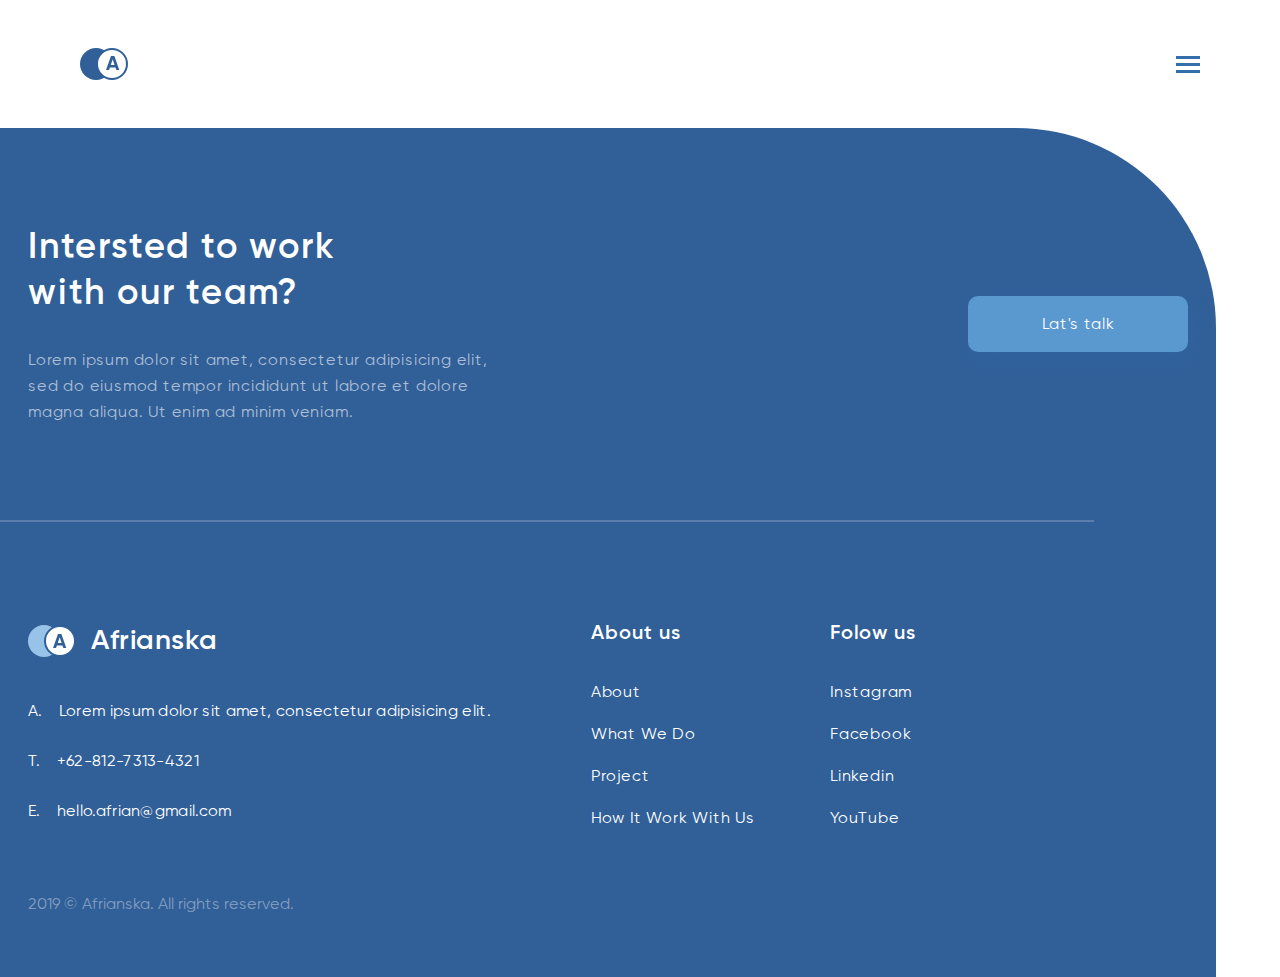
==== contact.html @ abf9ed3d "Создание страницы CONTACT" ====
<!DOCTYPE html>
<html lang="en">
<head>
    <meta charset="UTF-8">
    <title>Contact</title>
    <link rel="stylesheet" href="css/fonts.min.css">
    <link rel="stylesheet" href="css/reset.min.css">
    <link rel="stylesheet" href="css/styles.min.css">
    <script src="libs/jquery-3.5.0.min.js"></script>
    <script src="js/index.min.js"></script>
</head>
<body>
    <!-- SVG code -->
    
    <svg display="none" viewBox="0 0 48 48">
        <symbol id="logo">
            <circle cx="16" cy="24" r="16" fill="#316099"/>
            <circle cx="32" cy="24" r="15" fill="white" stroke="#316099" stroke-width="2"/>
            <path d="M39.3 30L34.38 16H30.96L26.06 30H29.04L29.88 27.48H35.46L36.3 30H39.3ZM32.68 19.18L34.6 24.9H30.76L32.68 19.18Z" fill="#316099"/>
        </symbol>
    </svg>
    <svg display="none">
        <symbol id="footer-logo">
            <circle cx="16" cy="24" r="16" fill="#98C3E8"/>
            <circle cx="32" cy="24" r="15" fill="white" stroke="#316099" stroke-width="2"/>
            <path d="M38.3 31L33.38 17H29.96L25.06 31H28.04L28.88 28.48H34.46L35.3 31H38.3ZM31.68 20.18L33.6 25.9H29.76L31.68 20.18Z" fill="#316099"/>
        </symbol>
    </svg>
       
    <!-- Main code -->
    
    <header class="header">
        <div class="container header-container">
            <svg class="logo"><use xlink:href="#logo"></use></svg>
            <ul class="burger-menu-btn">
                <li class="burger-menu-btn__item"></li>
                <li class="burger-menu-btn__item"></li>
                <li class="burger-menu-btn__item"></li>
            </ul>
        </div>
    </header>
    <footer class="footer">
        <div class="container footer__our-work-container">
            <div class="our-work__content">
                <h1 class="our-work__title">Intersted to work with our team?</h1>
                <p class="our-work__text">Lorem ipsum dolor sit amet, consectetur adipisicing elit, sed do eiusmod tempor incididunt ut labore et dolore magna aliqua. Ut enim ad minim veniam.</p>
            </div>
            <button class="btn lets-talk">Lat's talk</button>
        </div>
        <hr class="footer-line">
        <div class="container footer-container">
            <div class="footer-content">
                <div class="footer-logo">
                    <svg class="logo footer-logo"><use xlink:href="#footer-logo"></use></svg>
                    <h1 class="footer-logo__text">Afrianska</h1>
                </div>
                <ul class="footer-content-list">
                    <li class="footer-content-item footer-content-item__descript">Lorem ipsum dolor sit amet, consectetur adipisicing elit.</li>
                    <li class="footer-content-item footer-content-item__telephone">+62-812-7313-4321</li>
                    <li class="footer-content-item footer-content-item__email">hello.afrian@gmail.com</li>
                </ul>
            </div>
            <ul class="footer-list">
                <li class="footer-item-title">About us</li>
                <li class="footer-item"><a href="#" class="footer-item__link">About</a></li>
                <li class="footer-item"><a href="#" class="footer-item__link">What We Do</a></li>
                <li class="footer-item"><a href="#" class="footer-item__link">Project</a></li>
                <li class="footer-item"><a href="#" class="footer-item__link">How It Work With Us</a></li>
            </ul>
            <ul class="footer-list">
                <li class="footer-item-title">Folow us</li>
                <li class="footer-item"><a href="#" class="footer-item__link">Instagram</a></li>
                <li class="footer-item"><a href="#" class="footer-item__link">Facebook</a></li>
                <li class="footer-item"><a href="#" class="footer-item__link">Linkedin</a></li>
                <li class="footer-item"><a href="#" class="footer-item__link">YouTube</a></li>
            </ul>
        </div>
        <p class="container footer-copyrighting">2019 © Afrianska. All rights reserved.</p>
    </footer>
</body>
</html>
---- css/fonts.min.css ----
/* Galien bold */

@font-face {
	font-family: 'Galien';
	src: url('Galien-Bold.otf');
	src: local('Galien Bold'), local('Galien-Bold.otf'),
		url('Galien-Bold.ttf') format('truetype'),
		url('Galien-Bold.otf') format('otf');
	font-weight: 700;
	font-style: normal;
}

/* Gilroy Semibold */

@font-face {
	font-family: 'Gilroy';
	src: url('../fonts/gilroy-semibold.eot'); /* IE 9 Compatibility Mode */
	src: url('../fonts/gilroy-semibold.eot?#iefix') format('embedded-opentype'), /* IE < 9 */
		url('../fonts/gilroy-semibold.woff2') format('woff2'), /* Super Modern Browsers */
		url('../fonts/gilroy-semibold.woff') format('woff'), /* Firefox >= 3.6, any other modern browser */
		url('../fonts/gilroy-semibold.ttf') format('truetype'), /* Safari, Android, iOS */
		url('../fonts/gilroy-semibold.svg#gilroy-semibold') format('svg'); /* Chrome < 4, Legacy iOS */
    font-weight: 600;
    font-style: normal;
}

/* Gilroy Regular */

@font-face {
	font-family: 'Gilroy';
	src: url('../fonts/gilroy-regular.eot'); /* IE 9 Compatibility Mode */
	src: url('../fonts/gilroy-regular.eot?#iefix') format('embedded-opentype'), /* IE < 9 */
		url('../fonts/gilroy-regular.woff2') format('woff2'), /* Super Modern Browsers */
		url('../fonts/gilroy-regular.woff') format('woff'), /* Firefox >= 3.6, any other modern browser */
		url('../fonts/gilroy-regular.ttf') format('truetype'), /* Safari, Android, iOS */
		url('../fonts/gilroy-regular.svg#gilroy-regular') format('svg'); /* Chrome < 4, Legacy iOS */
    font-weight: 400;
    font-style: normal;
}
---- css/styles.min.css ----
/* All elements */

* {
    box-sizing: border-box;
}

/* All links */

a {
    font-family: 'Gilroy', sans-serif;
    text-decoration: none;
}

/* All buttons */

button {
    font-family: 'Gilroy', sans-serif;
}

/* Body */

body {
    font-family: 'Gilroy', sans-serif;
    
    background-color: #fff;
}

/* Containers */

.container {
    max-width: 1160px;
    width: 100%;
    
    margin: 0 auto;
    padding: 0 20px;
}
.header-container {
    display: flex;
    align-items: center;
    justify-content: space-between;
}
.what-we-do-container {
    display: flex;
    align-items: flex-start;
    justify-content: flex-start;
    flex-direction: column;
    flex-wrap: wrap;
    
    max-height: 1500px;
}
.footer__our-work-container {
    display: flex;
    align-items: center;
    justify-content: space-between;
    
    padding: 95px 0;
}
.footer-container {
    display: flex;
    align-items: flex-start;
    
    padding: 95px 0 65px 0;
}

/* Header */

.header {
    padding: 40px 0;
}
.logo {
    width: 48px;
    height: 48px;
}
.burger-menu-btn {
    cursor: pointer;
}
.burger-menu-btn__item {
    width: 24px;
    height: 3px;
    
    background-color: #356EAD;
    
    margin-bottom: 4px;
}
.burger-menu-btn__item:last-child {
    margin-bottom: 0;
}

/* Intro */

.intro {
    background: url(../img/intro-image.png) no-repeat center right 25px, linear-gradient(to top, rgba(152, 195, 232, 0.3), #fff);
    
    padding-top: 90px;
    padding-bottom: 190px;
}
.intro-title {
    font-family: 'Galien';
    color: #1F3F68;
    font-size: 64px;
    font-family: bold;
    line-height: 74px;
    letter-spacing: 0.04em;
    
    max-width: 600px;
}
.intro-text {
    color: rgba(31, 63, 104, 0.6);
    line-height: 26px;
    letter-spacing: 0.05em;
    
    max-width: 425px;
    
    margin-top: 32px;
}
.btn {
    color: #fff;
    line-height: 26px;
    text-align: center;
    letter-spacing: 0.04em;
    
    background-color: #5A98D0;
    
    box-shadow: 5px 10px 20px rgba(53, 110, 173, 0.2);
    
    border-radius: 10px;
    border: 2px solid #5A98D0;
    
    padding: 13px 46px;
    
    min-width: 220px;
    
    transition: ease .5s;
}
.btn:hover {
    transform: scale(1.1);
}
.intro-btn {
    margin-top: 71px;
}

/* Section */

.section__title {
    color: #316099;
    font-size: 36px;
    font-weight: 600;
    line-height: 46px;
    letter-spacing: 0.05em;
    
    max-width: 360px;
}
.section__text {
    color: rgba(31, 63, 104, 0.6);
    line-height: 26px;
    letter-spacing: 0.05em;
}

/* What we do */

.what-we-do {
    padding: 180px 0;
}
.what-we-do__title {
    margin-bottom: 160px;
}
.what-we-do__card {
    position: relative;
    
    padding: 48px;
    margin-left: 80px;
    margin-bottom: 100px;
    
    width: 380px;
    
    border-radius: 10px;
    
    box-shadow: 5px 20px 50px rgba(16, 112, 177, 0.2);
}
.what-we-do__card:first-child {
    margin-bottom: 0;
}
.what-we-do__card:last-child {
    margin-bottom: 0;
}
.what-we-do__card-image {
    margin-left: 26px;
}
.what-we-do__card-title {
    color: #316099;
    font-size: 20px;
    font-weight: 600;
    line-height: 30px;
    letter-spacing: 0.05em;
    
    margin-top: 56px;
}
.what-we-do__card-text {
    color: rgba(31, 63, 104, 0.6);
    font-size: 16px;
    line-height: 26px;
    letter-spacing: 0.05em;
    
    margin-top: 16px;
}
.learn-more {
    display: inline-block;
    
    position: relative;
    
    color: #5A98D0;
    font-size: 14px;
    font-weight: 600;
    line-height: 30px;
    letter-spacing: 0.05em;
    
    background: url(../img/learn-more-arrow-icon.png) no-repeat center right;
    
    margin-top: 32px;
    padding-right: 48px;
}
.learn-more::after {
    display: inline-block;
    
    position: absolute;
    bottom: 0;
    left: 0;
    
    content: "";
    
    height: 2px;
    width: 0;
    
    background-color: #fff;
    border-radius: 50%;
    
    transition: ease .3s;
}
.learn-more:hover.learn-more::after {
    background-color: #5A98D0;
    width: 100%;
}

/* Our client */

.our-client {
    border-top-left-radius: 200px;
    
    background-color: #5A98D0;
    
    padding: 95px 0 125px 0;
}
.our-client__content {
    display: flex;
    align-items: center;
}
.our-client__title {
    color: #fff;
    
    margin-right: 97px;
    
    max-width: 283px;
}
.our-client__text {
    color: rgba(255, 255, 255, 0.6);
    
    max-width: 540px;
}
.our-clients-list {
    display: flex;
    align-items: center;
    flex-wrap: wrap;
    
    margin-top: 110px;
}
.our-client-item {
    text-align: center;
    
    width: 25%;
    
    border-right: 1px solid rgba(255, 255, 255, 0.2);
    border-bottom: 1px solid rgba(255, 255, 255, 0.2);
}
.our-client-item:nth-child(4n+4) {
    border-right: none;
}
.our-client-item:nth-last-child(-n+4) {
    border-bottom: none;
}
.our-client-item__links {
    display: block;
    
    color: #fff;
    font-size: 20px;
    line-height: 46px;
    letter-spacing: 0.02em;
    text-transform: uppercase;
    
    padding: 41px 46px;
}
.our-client-item__more-clients {
    background-color: rgba(31, 63, 104, 0.2);
}
.our-client-item__more-clients-link {
    text-transform: none;
}

/* Footer */

.footer {
    position: relative;
    
    background-color: #316099;
    
    border-top-right-radius: 200px;
    
    width: 95%;
}
.footer-bg {
    position: absolute;
    top: 0;
    bottom: 0;
    left: 0;
    z-index: -1;
    
    width: 105.25%;
    height: 100%;
    
    background-color: #5A98D0;
}
.our-work__content {
    width: 50%;
}
.our-work__title {
    color: #fff;
    font-size: 36px;
    font-weight: 600;
    line-height: 46px;
    letter-spacing: 0.05em;
    
    max-width: 350px;
}
.our-work__text {
    color: rgba(255, 255, 255, 0.6);
    font-size: 16px;
    line-height: 26px;
    letter-spacing: 0.05em;
    
    margin-top: 32px;
    
    max-width: 460px;
}
.footer-line {
    border: 0.5px solid rgba(255, 255, 255, 0.2);
    
    width: 90%;
    
    margin: 0;
}
.footer-logo {
    display: flex;
    align-items: flex-start;
}
.footer-logo__text {
    color: #fff;
    font-size: 28px;
    font-weight: 700;
    line-height: 46px;
    letter-spacing: 0.02em;
    
    margin-left: 15px;
}
.footer-content-list {
    margin-top: 33px;
    margin-right: 100px;
}
.footer-content-item {
    color: #fff;
    font-size: 16px;
    line-height: 26px;
    letter-spacing: 0.02em;
    
    margin-bottom: 24px;
}
.footer-content-item:last-child {
     margin-bottom: 0;
}
.footer-content-item:before {
    display: inline-block;
    
    color: #fff;
    font-size: 16px;
    line-height: 26px;
    letter-spacing: 0.02em;
    
    margin-right: 16px;
}
.footer-content-item__descript:before {
    content: "A.";
}
.footer-content-item__telephone:before {
    content: "T.";
}
.footer-content-item__email:before {
    content: "E.";
}
.footer-container-item:last-child {
    margin-bottom: 0;
}
.footer-list {
    margin-right: 75px;
}
.footer-item-title {
    color: #fff;
    font-size: 20px;
    font-weight: 600;
    line-height: 30px;
    letter-spacing: 0.05em;
    
    margin-bottom: 32px;
}
.footer-item {
    margin-bottom: 16px;
}
.footer-item:last-child {
    margin-bottom: 0;
}
.footer-item__link {
    color: #fff;
    line-height: 26px;
    letter-spacing: 0.05em;
}
.footer-copyrighting {
    color: rgba(255, 255, 255, 0.4);
    
    padding-left: 0;
    padding-right: 0;
    padding-bottom: 65px;
}
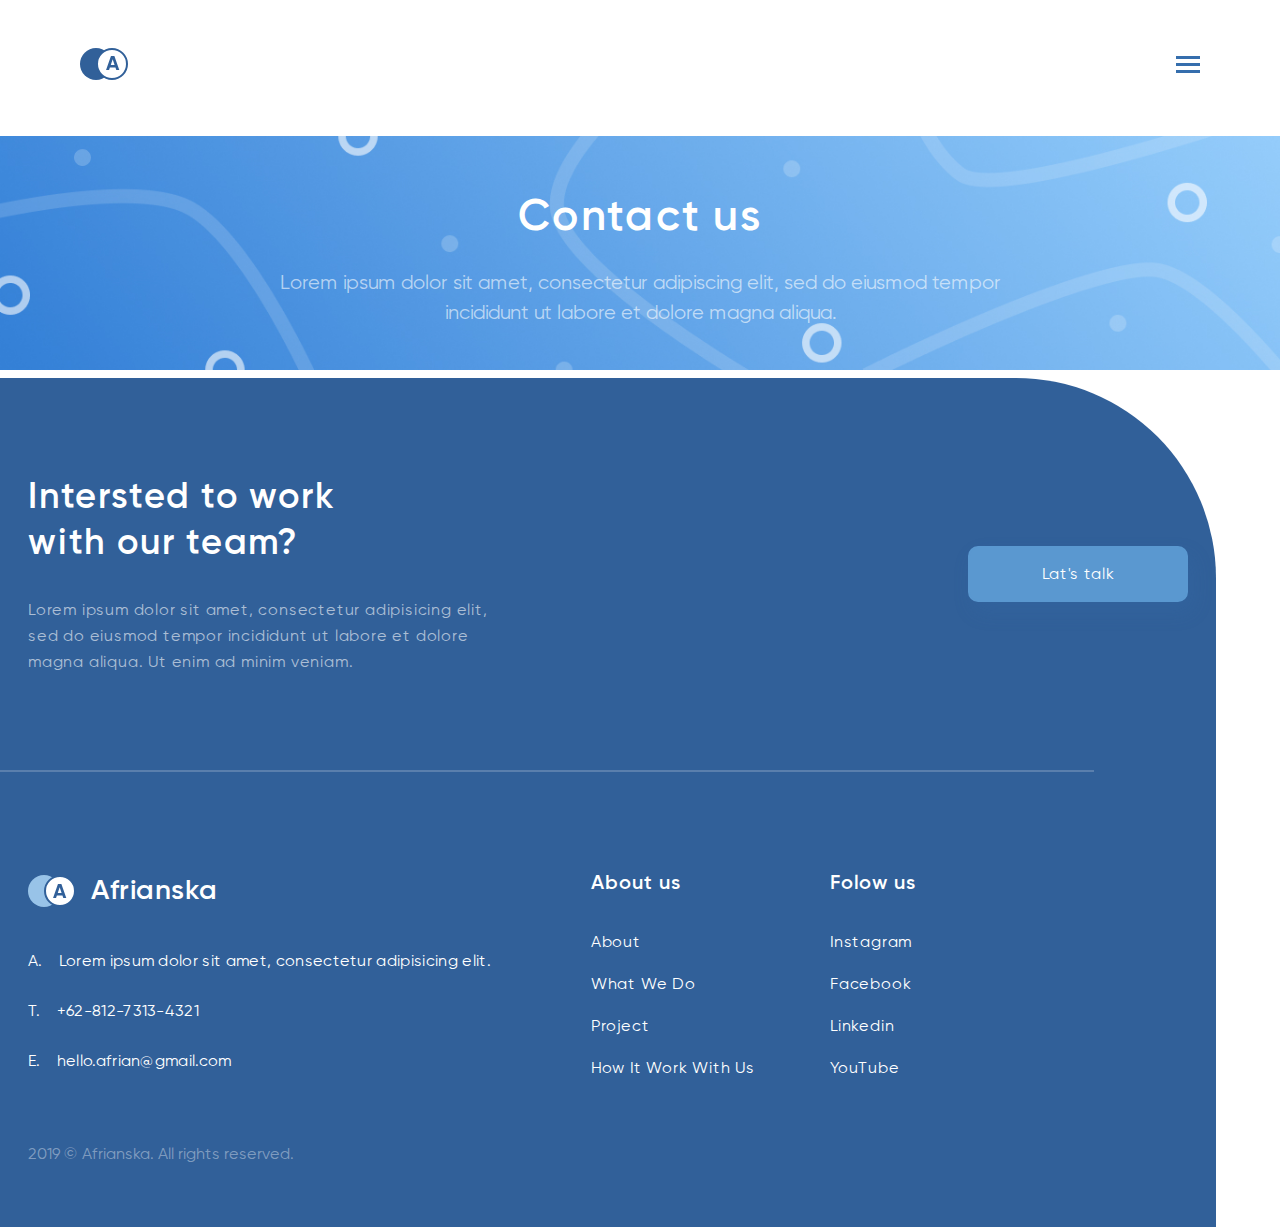
==== commit 19db529f: "Верстка блока "Contact us"" ====
--- a/contact.html
+++ b/contact.html
@@ -39,6 +39,12 @@
             </ul>
         </div>
     </header>
+    <section class="    contact-us">
+        <div class="container contact-us__container">
+            <h1 class="contact-us__title">Contact us</h1>
+            <p class="contact-us__text">Lorem ipsum dolor sit amet, consectetur adipiscing elit, sed do eiusmod tempor incididunt ut labore et dolore magna aliqua.</p>
+        </div>
+    </section>
     <footer class="footer">
         <div class="container footer__our-work-container">
             <div class="our-work__content">
--- a/css/styles.min.css
+++ b/css/styles.min.css
@@ -61,6 +61,18 @@
     
     padding: 95px 0 65px 0;
 }
+.contact-us__container {
+    display: flex;
+    align-items: center;
+    justify-content: center;
+    flex-direction: column;
+}
+
+
+
+/* HOMEPAGE */
+
+
 
 /* Header */
 
@@ -436,4 +448,39 @@
     padding-left: 0;
     padding-right: 0;
     padding-bottom: 65px;
+}
+
+
+
+/* CONTACT */
+
+
+
+/* Contact us */
+
+.contact-us {
+    background: url(../img/contact-us-bg.jpg) no-repeat center;
+    background-size: 100%;
+    
+    padding: 50px 0;
+}
+.contact-us__title {
+    color: #fff;
+    font-size: 44px;
+    font-weight: 600;
+    line-height: 74px;
+    letter-spacing: 0.04em;
+    text-align: center;
+    
+    max-width: 780px;
+}
+.contact-us__text {
+    color: rgba(255, 255, 255, 0.6);
+    font-size: 20px;
+    line-height: 30px;
+    text-align: center;
+    
+    max-width: 780px;
+    
+    margin-top: 16px;
 }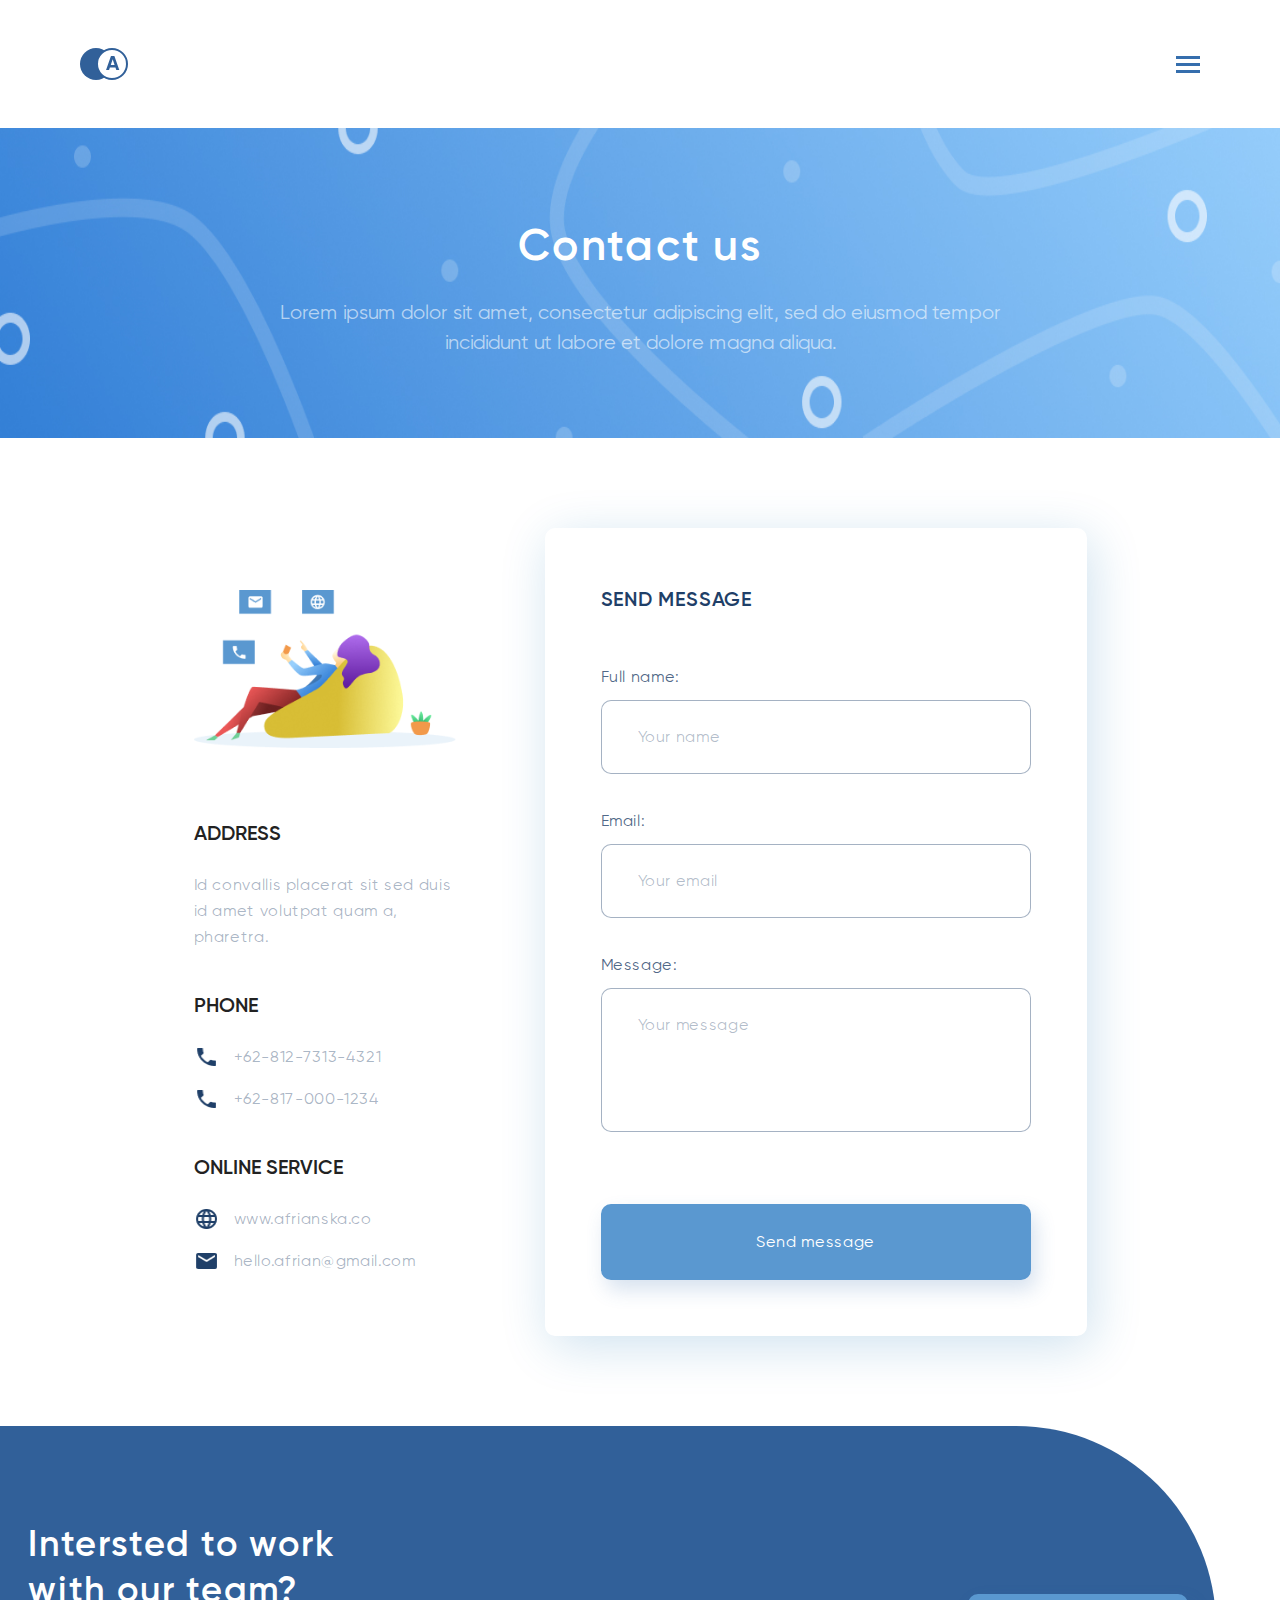
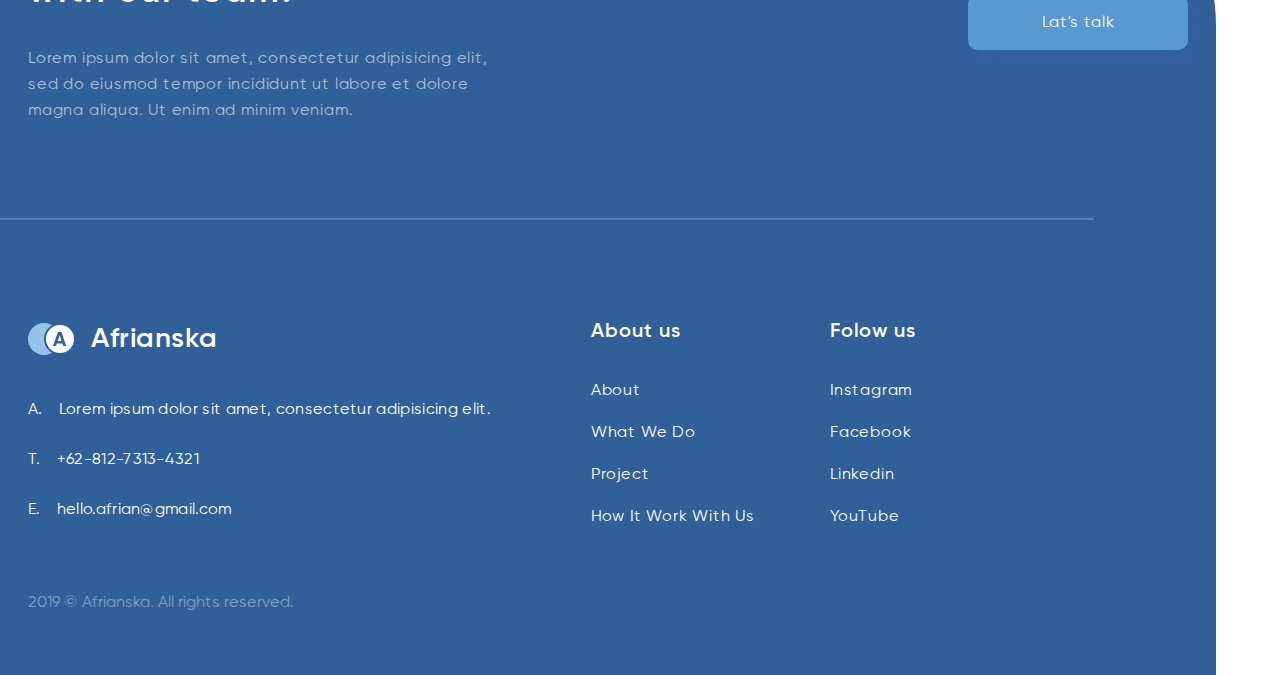
==== commit 314f1832: "Верстка блока с контактной информацией и формой" ====
--- a/contact.html
+++ b/contact.html
@@ -39,10 +39,43 @@
             </ul>
         </div>
     </header>
-    <section class="    contact-us">
+    <section class="section-contact-us">
+        <div class="container section-contact-us__container">
+            <h1 class="section-contact-us__title">Contact us</h1>
+            <p class="section-contact-us__text">Lorem ipsum dolor sit amet, consectetur adipiscing elit, sed do eiusmod tempor incididunt ut labore et dolore magna aliqua.</p>
+        </div>
+    </section>
+    <section class="contact-us">
         <div class="container contact-us__container">
-            <h1 class="contact-us__title">Contact us</h1>
-            <p class="contact-us__text">Lorem ipsum dolor sit amet, consectetur adipiscing elit, sed do eiusmod tempor incididunt ut labore et dolore magna aliqua.</p>
+            <div class="contact-us__content">
+                <div class="contact-us__data-content">
+                    <img src="img/contact-data-image.png" alt="women" class="contact-us__image">
+                    <ul class="contact-us__list">
+                        <li class="contact-us__title">Address</li>
+                        <li class="contact-us__item">Id convallis placerat sit sed duis id amet volutpat quam a, pharetra.</li>
+                    </ul>
+                    <ul class="contact-us__list">
+                        <li class="contact-us__title">Phone</li>
+                        <li class="contact-us__item contact-us__phone">+62-812-7313-4321</li>
+                        <li class="contact-us__item contact-us__phone">+62-817-000-1234</li>
+                    </ul>
+                    <ul class="contact-us__list">
+                        <li class="contact-us__title">Online service</li>
+                        <li class="contact-us__item contact-us__website">www.afrianska.co</li>
+                        <li class="contact-us__item contact-us__email">hello.afrian@gmail.com</li>
+                    </ul>
+                </div>
+                <form action="" class="form contact-us__form">
+                    <h1 class="form-title contact-us__form-title">Send message</h1>
+                    <label for="contact-us__full-name" class="input__title">Full name:</label>
+                    <input id="contact-us__full-name" type="text" class="input contact-us__input" placeholder="Your name">
+                    <label for="contact-us__email" class="input__title">Email:</label>
+                    <input id="contact-us__email" type="text" class="input contact-us__input" placeholder="Your email">
+                    <label for="contact-us__message" class="input__title">Message:</label>
+                    <textarea name="" id="contact-us__message" cols="30" rows="10" class="textarea contact-us__input" placeholder="Your message"></textarea>
+                    <button class="btn send-message">Send message</button>
+                </form>
+            </div>
         </div>
     </section>
     <footer class="footer">
--- a/css/styles.min.css
+++ b/css/styles.min.css
@@ -61,7 +61,7 @@
     
     padding: 95px 0 65px 0;
 }
-.contact-us__container {
+.section-contact-us__container {
     display: flex;
     align-items: center;
     justify-content: center;
@@ -244,11 +244,11 @@
     width: 0;
     
     background-color: #fff;
-    border-radius: 50%;
+    border-radius: 50px;
     
     transition: ease .3s;
 }
-.learn-more:hover.learn-more::after {
+.learn-more:hover::after {
     background-color: #5A98D0;
     width: 100%;
 }
@@ -456,15 +456,15 @@
 
 
 
-/* Contact us */
-
-.contact-us {
+/* Section contact us */
+
+.section-contact-us {
     background: url(../img/contact-us-bg.jpg) no-repeat center;
-    background-size: 100%;
-    
-    padding: 50px 0;
-}
-.contact-us__title {
+    background-size: 100% 100%;
+    
+    padding: 80px 0;
+}
+.section-contact-us__title {
     color: #fff;
     font-size: 44px;
     font-weight: 600;
@@ -474,7 +474,7 @@
     
     max-width: 780px;
 }
-.contact-us__text {
+.section-contact-us__text {
     color: rgba(255, 255, 255, 0.6);
     font-size: 20px;
     line-height: 30px;
@@ -483,4 +483,146 @@
     max-width: 780px;
     
     margin-top: 16px;
+}
+
+/* Contact us data */
+
+.contact-us {
+    padding: 90px 96px;
+}
+.contact-us__content {
+    display: flex;
+    align-items: center;
+    justify-content: center;
+}
+.contact-us__data-content {
+    width: 25%;
+    
+    margin-right: 89px;
+}
+.contact-us__image {
+    margin-bottom: 70px;
+    
+    width: 100%;
+}
+.contact-us__title {
+    font-size: 20px;
+    font-weight: 600;
+    line-height: 30px;
+    text-transform: uppercase;
+    
+    margin-bottom: 24px;
+}
+.contact-us__list {
+    margin-bottom: 40px;
+}
+.contact-us__list:last-child {
+    margin-bottom: 0;
+}
+.contact-us__item {
+    color: rgba(31, 63, 104, 0.4);
+    line-height: 26px;
+    letter-spacing: 0.04em;
+    
+    margin-bottom: 16px;
+}
+.contact-us__item:last-child {
+    margin-bottom: 0;
+}
+.contact-us__phone {
+    background: url(../img/telephone-icon.png) no-repeat left center;
+    background-size: 24px 24px;
+    
+    padding-left: 40px;
+}
+.contact-us__website {
+    background: url(../img/website-icon.png) no-repeat left center;
+    background-size: 24px 24px;
+    
+    padding-left: 40px;
+}
+.contact-us__email {
+    background: url(../img/email-icon.png) no-repeat left center;
+    background-size: 24px 24px;
+    
+    padding-left: 40px;
+}
+.form {
+    display: inline-block;
+    
+    background-color: #fff;
+    
+    border-radius: 10px;
+    
+    box-shadow: 5px 10px 50px rgba(16, 112, 177, 0.2);
+    
+    padding: 56px;
+}
+.form-title {
+    color: #1F3F68;
+    font-size: 20px;
+    font-weight: 600;
+    line-height: 30px;
+    letter-spacing: 0.04em;
+    text-transform: uppercase;
+    
+    margin-bottom: 48px;
+}
+.input, .input__title, .textarea {
+    display: block;
+    
+    font-family: 'Gilroy';
+    color: rgba(31, 63, 104, 0.8);
+    line-height: 30px;
+    letter-spacing: 0.04em;
+}
+.input, .input::placeholder, .textarea, .textarea::placeholder {
+    font-family: 'Gilroy';
+    color: rgba(31, 63, 104, 0.35);
+    line-height: 30px;
+    letter-spacing: 0.04em;
+}
+.input__title {
+    margin-bottom: 8px;
+}
+.input {
+    padding: 21px 36px;
+    
+    border: 1px solid rgba(31, 63, 104, 0.4);
+    border-radius: 10px;
+    
+    width: 430px;
+    
+    margin-bottom: 32px;
+    
+    transition: ease .5s;
+}
+.input:focus {
+    box-shadow: 5px 10px 50px rgba(16, 112, 177, 0.2);
+}
+.input:last-child {
+    margin-bottom: 0;
+}
+.textarea {
+    padding: 21px 36px;
+    
+    border: 1px solid rgba(31, 63, 104, 0.4);
+    border-radius: 10px;
+    
+    resize: none;
+    
+    width: 430px;
+    height: 144px;
+    
+    transition: ease .5s;
+}
+.textarea:focus {
+    box-shadow: 5px 10px 50px rgba(16, 112, 177, 0.2);
+}
+.send-message {
+    width: 100%;
+    
+    padding-top: 23px;
+    padding-bottom: 23px;
+    margin-top: 72px;
 }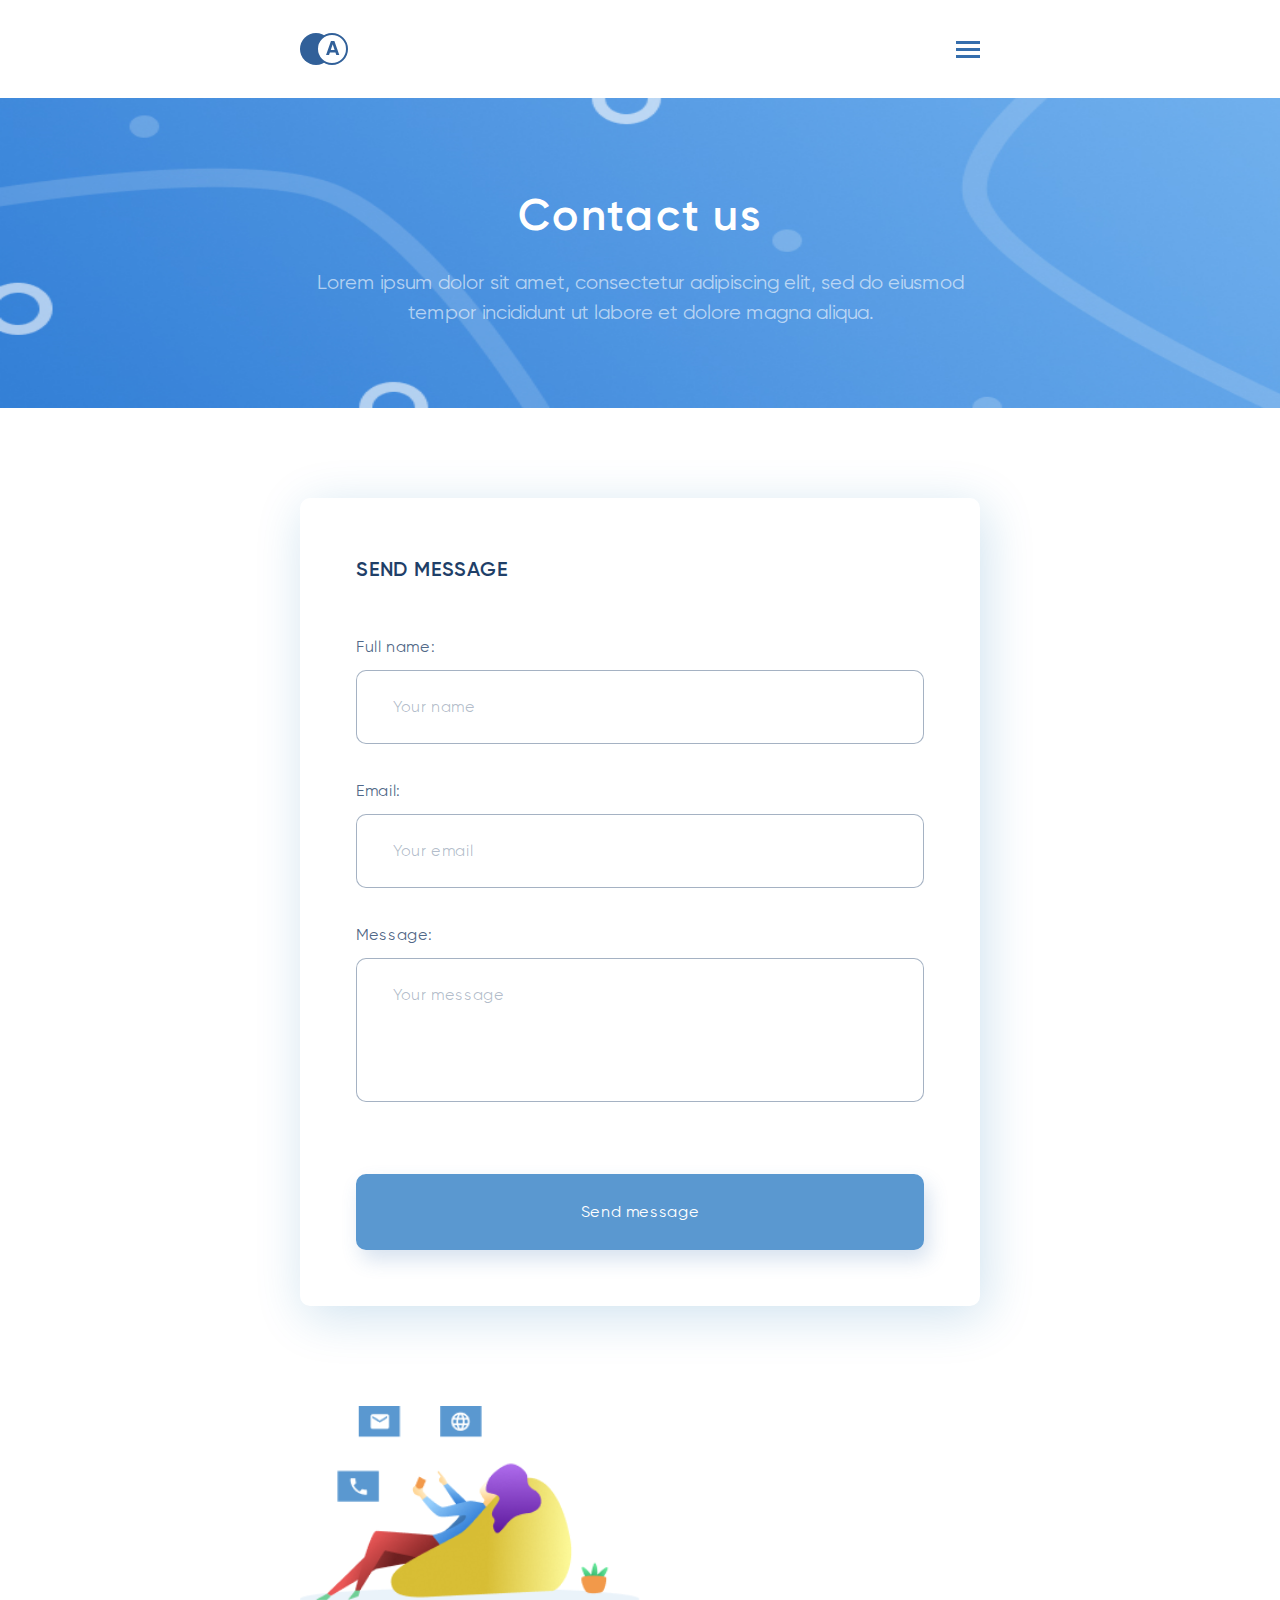
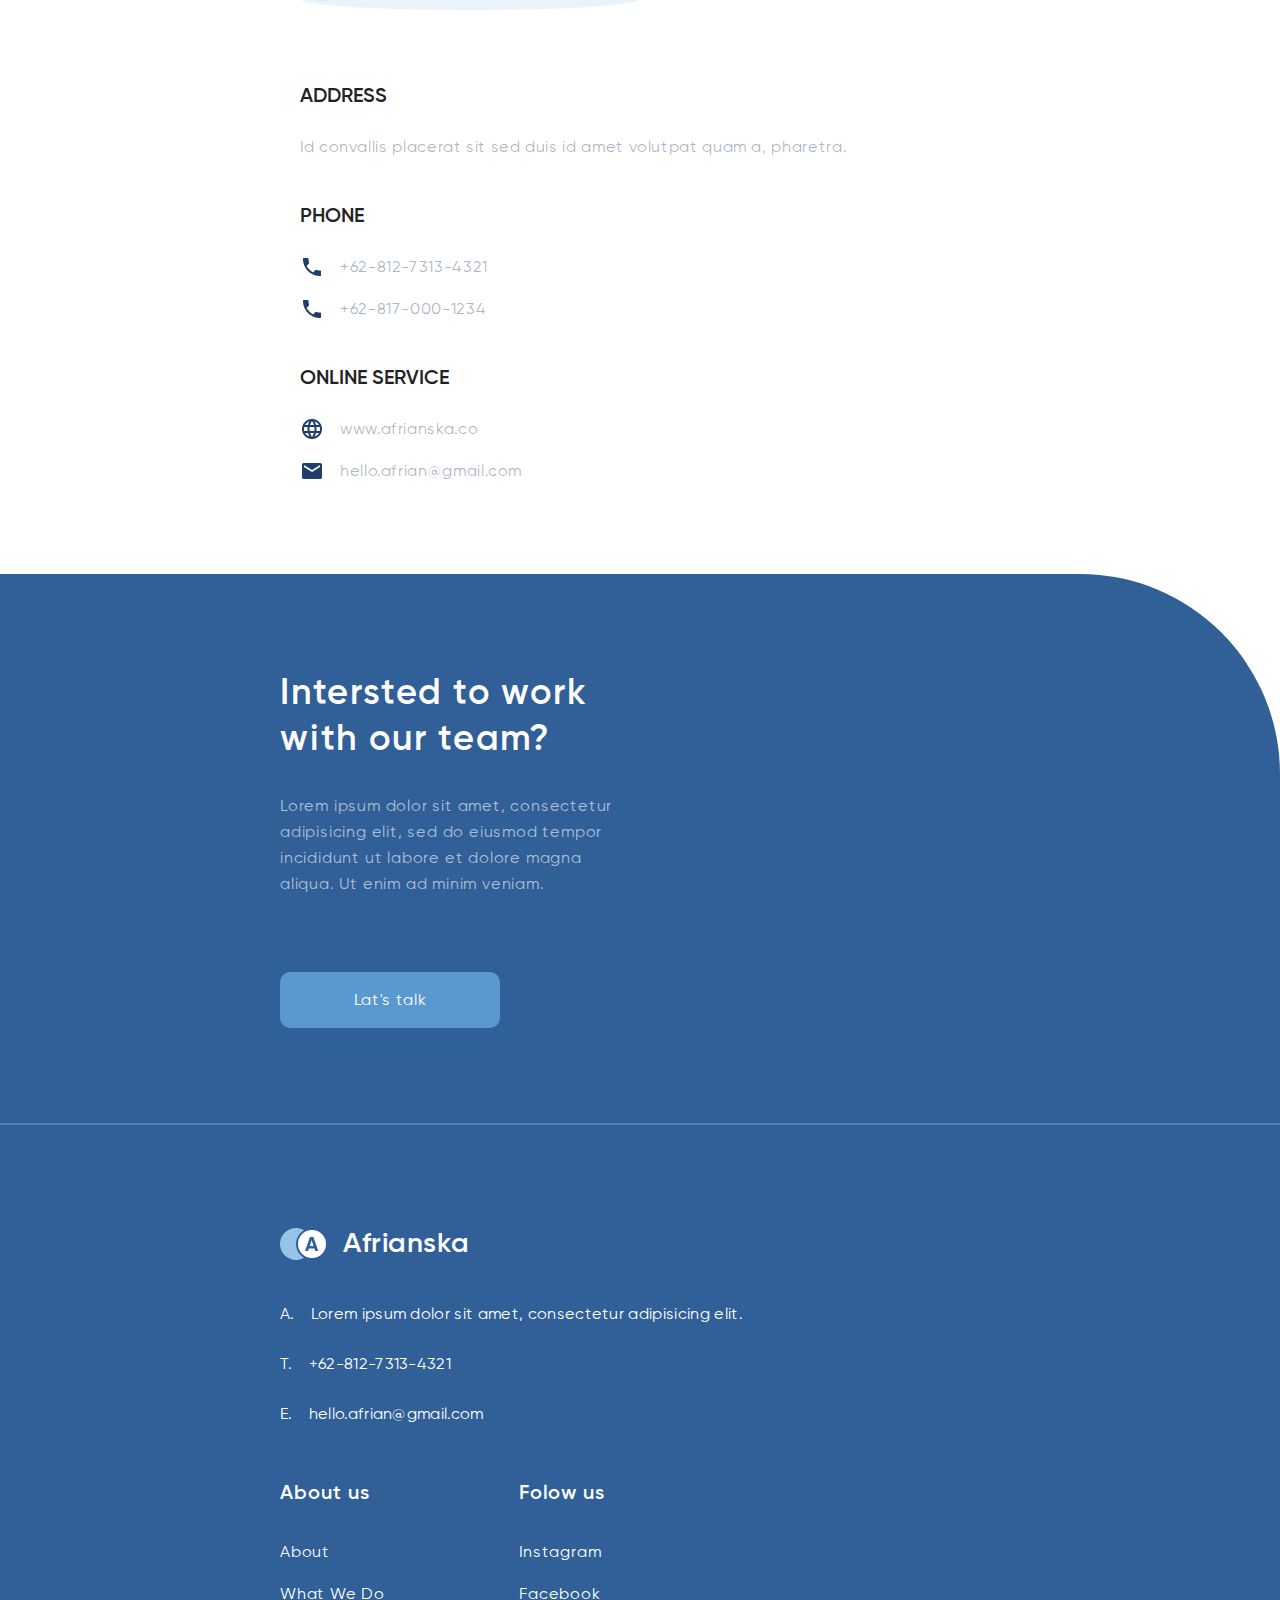
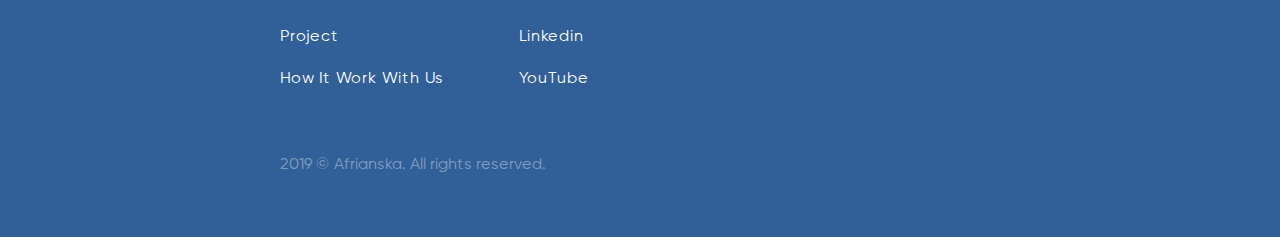
==== commit ec86fd6d: "Адаптирование страницы "Contact us" под планшеты и мобильные устройства" ====
--- a/contact.html
+++ b/contact.html
@@ -1,6 +1,7 @@
 <!DOCTYPE html>
 <html lang="en">
 <head>
+    <meta name="viewport" content="width=device-width">
     <meta charset="UTF-8">
     <title>Contact</title>
     <link rel="stylesheet" href="css/fonts.min.css">
--- a/css/styles.min.css
+++ b/css/styles.min.css
@@ -625,4 +625,399 @@
     padding-top: 23px;
     padding-bottom: 23px;
     margin-top: 72px;
+}
+
+
+
+/* MODAL WINDOWS */
+
+
+
+/* Let's to talk */
+
+
+
+
+
+/* MEDIA */
+
+
+/* 1400px */
+
+@media screen and (max-width: 1400px) {
+    /* Footer */
+    
+    .footer {
+        width: 100%;
+    }
+    .footer-bg {
+        top: -10px;
+        
+        width: 100%;
+    }
+    .footer-line {
+        width: 100%;
+    }
+}
+
+/* 1340px */
+
+@media screen and (max-width: 1340px) {
+    /* Container */
+    
+    .container {
+        max-width: 720px;
+    }
+    .what-we-do-container {
+        align-items: center;
+        
+        max-height: 100%;
+    }
+    .footer__our-work-container {
+        align-items: flex-start;
+        flex-direction: column;
+    }
+    .footer-container {
+        flex-wrap: wrap;
+    }
+    
+    /* Header */
+    
+    .header {
+        padding-top: 25px;
+        padding-bottom: 25px;
+    }
+    
+    /* Intro */
+    
+    .intro {
+        background-size: 720px;
+        background-position: center bottom 75px, center bottom;
+        
+        padding-bottom: 675px;
+    }
+    
+    /* What we do */
+    
+    .what-we-do__title {
+        text-align: center;
+    }
+    .what-we-do__card {
+        margin-left: 0;
+    }
+    
+    /* Our client */
+    
+    .our-client__content {
+        align-items: flex-start;
+        flex-direction: column;
+    }
+    .our-client__title {
+        max-width: 350px;
+    }
+    .our-client__text {
+        margin-top: 32px;
+        
+        max-width: 460px;
+    }
+    .our-client-item {
+        width: 50%;
+    }
+    .our-client-item:nth-child(4n+4) {
+        border-right: 1px solid rgba(255, 255, 255, 0.2);
+    }
+    .our-client-item:nth-last-child(-n+4) {
+        border-bottom: 1px solid rgba(255, 255, 255, 0.2);
+    }
+    .our-client-item:nth-child(2n+2) {
+        border-right: none;
+    }
+    .our-client-item:nth-last-child(-n+2) {
+        border-bottom: none;
+    }
+    
+    /* Footer */
+    
+    .lets-talk {
+        margin-top: 75px;
+    }
+    .footer-list {
+        margin-top: 50px;
+    }
+    
+    /* Contact us */
+    
+    .section-contact-us {
+        background-size: 175% 100%;
+        background-position: left;
+    }
+    .contact-us__content {
+        align-items: flex-start;
+        flex-direction: column;
+    }
+    .contact-us__form {
+        order: 0;
+        
+        width: 100%;
+    }
+    .contact-us__input {
+        width: 100%;
+    }
+    .contact-us__data-content {
+        order: 1;
+        
+        margin-top: 100px;
+        margin-right: 0;
+        
+        width: 100%;
+    }
+    .contact-us__image {
+        width: 50%;
+    }
+    .send-message {
+        width: 100%;
+    }
+}
+
+/* 875px */
+
+@media screen and (max-width: 875px) {
+    /* Container */
+    
+    .container {
+        padding-left: 45px;
+        padding-right: 45px;
+    }
+    
+    .intro {
+        background-size: 615px;
+    }
+    
+    /* Our client */
+    
+    .our-client__content {
+        margin-left: 100px;
+        margin-top: 25px;
+    }
+    
+    /* Contact us */
+    
+    .input {
+        padding-top: 15px;
+        padding-bottom: 15px;
+    }
+}
+
+/* 700px */
+
+@media screen and (max-width: 700px) {
+    /* Container */
+    
+    .container {
+        max-width: 320px;
+        
+        padding-left: 20px;
+        padding-right: 20px;
+    }
+    .intro-container {
+        display: flex;
+        align-items: center;
+        flex-direction: column;
+    } 
+    .contact-us__container {
+        max-width: 100%;
+    }
+    
+    /* Header */
+    
+    .header {
+        padding: 15px 0
+    }
+    
+    /* Intro */
+    
+    .intro {
+        padding-top: 75px;
+        padding-bottom: 400px;
+        
+        background-size: 280px;
+    }
+    .intro-title {
+        font-size: 36px;
+        line-height: 40px;
+        text-align: center;
+    }
+    .intro-text {
+        font-size: 14px;
+        line-height: 22px;
+        text-align: center;
+    }
+    
+    /* Section */
+    
+    .section__title {
+        font-size: 28px;
+        line-height: 32px;
+        text-align: center;
+    }
+    
+    /* What we do */
+    
+    .what-we-do {
+        padding: 125px 0 150px 0;
+    }
+    .what-we-do__title {
+        margin-bottom: 100px;
+    }
+    .what-we-do__card {
+        width: 280px;
+        
+        margin-bottom: 50px;
+    }
+    .what-we-do__card-image {
+        width: 100%;
+        
+        margin-left: 0;
+    }
+    .what-we-do__card-title {
+        font-size: 18px;
+        line-height: 25px;
+    }
+    .what-we-do__card-text {
+        font-size: 14px;
+        line-height: 20px;
+    }
+    
+    /* Our client */
+    
+    .our-client {
+        border-top-left-radius: 100px;
+    }
+    .our-client__content {
+        margin-top: 25px;
+        margin-left: 0;
+    }
+    .our-client__title {
+        margin-right: 0;
+    }
+    .our-client__text {
+        text-align: justify;
+        
+        margin-top: 20px;
+    }
+    .our-clients-list {
+        flex-direction: column;
+        
+        margin-top: 60px;
+    }
+    .our-client-item {
+        border-right: none;
+        
+        width: 100%;
+    }
+    .our-client-item__links {
+        font-size: 18px;
+        line-height: 42px;
+    }
+    .our-client-item:nth-last-child(-n+2) {
+        border-bottom: 1px solid rgba(255, 255, 255, 0.2);
+    }
+    .our-client-item:last-child {
+        border-bottom: none;
+    }
+    
+    /* Footer */
+    
+    .footer {
+        border-top-right-radius: 100px;
+    }
+    .our-work__content {
+        width: 100%;
+        
+        margin-top: 25px;
+    }
+    .our-work__title {
+        font-size: 28px;
+        line-height: 32px;
+        
+        max-width: 100%;
+    }
+    .our-work__text {
+        text-align: justify;
+        
+        margin-top: 20px;
+    }
+    .footer-content-list {
+        margin-top: 25px;
+        margin-right: 0;
+        
+        width: 100%;
+    }
+    .footer-content-item {
+        margin-bottom: 20px;
+    }
+    .footer-list {
+        width: 100%;
+        
+        margin-top: 65px;
+        margin-right: 0;
+    }
+    .footer-item-title {
+        margin-bottom: 25px;
+    }
+    .footer-item {
+        margin-bottom: 10px;
+    }
+    
+    /* Contact us */
+    
+    .section-contact-us {
+        background-size: 350% 100%;
+        background-position: center left;
+        
+        overflow: hidden;
+        
+        padding: 50px 0;
+    }
+    .contact-us__data-content {
+        max-width: 320px;
+        
+        margin-right: auto;
+        margin-left: auto;
+    }
+    .section-contact-us__title {
+        font-size: 36px;
+        line-height: 66px;
+    }
+    .section-contact-us__text {
+        font-size: 18px;
+        line-height: 28px;
+    }
+    .contact-us {
+        padding-left: 0;
+        padding-right: 0;
+    }
+    .form {
+        padding-left: 35px;
+        padding-right: 35px;
+    }
+    .form-title {
+        margin-bottom: 30px;
+    }
+    .input {
+        padding: 10px 25px;
+        
+        margin-bottom: 20px;
+    }
+    .textarea {
+        padding: 10px 25px;
+    }
+    .send-message {
+        padding: 15px;
+        
+        min-width: auto;
+    }
+    .contact-us__image {
+        width: 100%;
+    }
 }